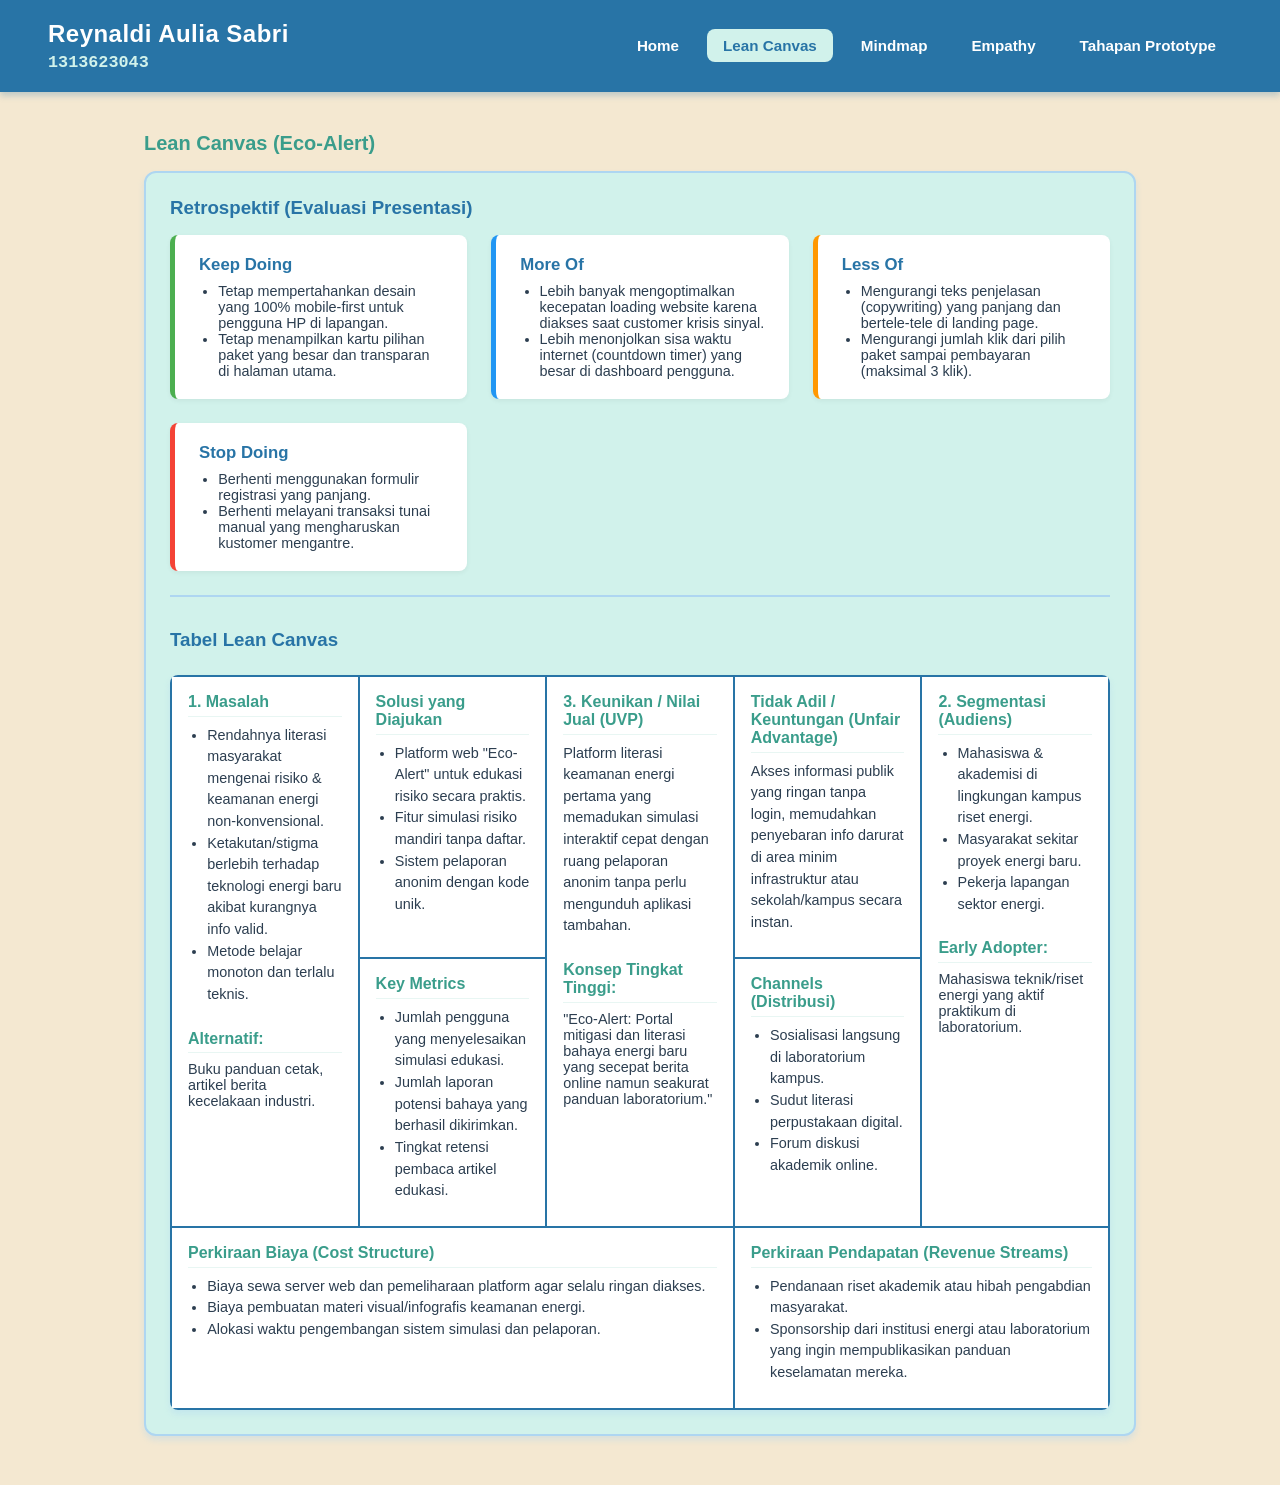
==== lean-canvas.html @ 3720a77e "Pembaruan Web Lean Cvs Mndp Empathy" ====
<!DOCTYPE html>
<html lang="id">
<head>
<meta charset="UTF-8" />
<meta name="viewport" content="width=device-width, initial-scale=1.0" />
<title>Lean Canvas - STEM PBB 1313623043</title>
<link rel="stylesheet" href="style.css" />
</head>
<body>
  <header class="header">
    <div class="header-info">
      <h1>Reynaldi Aulia Sabri</h1>
      <p class="nim">1313623043</p>
    </div>

    <nav class="nav-menu">
      <ul>
        <li><a href="index.html">Home</a></li>
        <li><a href="lean-canvas.html" style="background-color: #D1F2EB; color: #2874A6;">Lean Canvas</a></li>
        <li><a href="mindmap.html">Mindmap</a></li>
        <li><a href="empathy.html">Empathy</a></li>
        <li><a href="prototype.html">Tahapan Prototype</a></li>
      </ul>
    </nav>
  </header>

  <main class="container">
    <section class="facts-section" style="margin-top: 0;">
      <h2 class="section-title">Lean Canvas (Eco-Alert)</h2>
      
      <div class="facts-box" style="padding: 1.5rem;">
        
        <!-- Retrospektif Bagian Atas -->
        <div style="margin-bottom: 2rem; border-bottom: 2px solid #AED6F1; padding-bottom: 1.5rem;">
          <h3 style="color: #2874A6; margin-bottom: 1rem;">Retrospektif (Evaluasi Presentasi)</h3>
          <div class="stats-grid">
            <div class="stat-card" style="border-left-color: #4CAF50;">
              <h4>Keep Doing</h4>
              <ul style="margin-left: 1.2rem; font-size: 0.9rem; color: #2C3E50;">
                <li>Tetap mempertahankan desain yang 100% mobile-first untuk pengguna HP di lapangan.</li>
                <li>Tetap menampilkan kartu pilihan paket yang besar dan transparan di halaman utama.</li>
              </ul>
            </div>
            <div class="stat-card" style="border-left-color: #2196F3;">
              <h4>More Of</h4>
              <ul style="margin-left: 1.2rem; font-size: 0.9rem; color: #2C3E50;">
                <li>Lebih banyak mengoptimalkan kecepatan loading website karena diakses saat customer krisis sinyal.</li>
                <li>Lebih menonjolkan sisa waktu internet (countdown timer) yang besar di dashboard pengguna.</li>
              </ul>
            </div>
            <div class="stat-card" style="border-left-color: #FF9800;">
              <h4>Less Of</h4>
              <ul style="margin-left: 1.2rem; font-size: 0.9rem; color: #2C3E50;">
                <li>Mengurangi teks penjelasan (copywriting) yang panjang dan bertele-tele di landing page.</li>
                <li>Mengurangi jumlah klik dari pilih paket sampai pembayaran (maksimal 3 klik).</li>
              </ul>
            </div>
            <div class="stat-card" style="border-left-color: #F44336;">
              <h4>Stop Doing</h4>
              <ul style="margin-left: 1.2rem; font-size: 0.9rem; color: #2C3E50;">
                <li>Berhenti menggunakan formulir registrasi yang panjang.</li>
                <li>Berhenti melayani transaksi tunai manual yang mengharuskan kustomer mengantre.</li>
              </ul>
            </div>
          </div>
        </div>

        <!-- Lean Canvas Tabel -->
        <h3 style="color: #2874A6; margin-bottom: 1rem;">Tabel Lean Canvas</h3>
        <div class="table-responsive">
          <table class="lean-canvas-table">
            <tbody>
              <!-- Baris Atas -->
              <tr>
                <td rowspan="2" class="lc-cell">
                  <strong>1. Masalah</strong>
                  <ul>
                    <li>Rendahnya literasi masyarakat mengenai risiko & keamanan energi non-konvensional.</li>
                    <li>Ketakutan/stigma berlebih terhadap teknologi energi baru akibat kurangnya info valid.</li>
                    <li>Metode belajar monoton dan terlalu teknis.</li>
                  </ul>
                  <br>
                  <strong>Alternatif:</strong> Buku panduan cetak, artikel berita kecelakaan industri.
                </td>
                <td class="lc-cell">
                  <strong>Solusi yang Diajukan</strong>
                  <ul>
                    <li>Platform web "Eco-Alert" untuk edukasi risiko secara praktis.</li>
                    <li>Fitur simulasi risiko mandiri tanpa daftar.</li>
                    <li>Sistem pelaporan anonim dengan kode unik.</li>
                  </ul>
                </td>
                <td rowspan="2" class="lc-cell">
                  <strong>3. Keunikan / Nilai Jual (UVP)</strong>
                  <p>Platform literasi keamanan energi pertama yang memadukan simulasi interaktif cepat dengan ruang pelaporan anonim tanpa perlu mengunduh aplikasi tambahan.</p>
                  <br>
                  <strong>Konsep Tingkat Tinggi:</strong> "Eco-Alert: Portal mitigasi dan literasi bahaya energi baru yang secepat berita online namun seakurat panduan laboratorium."
                </td>
                <td class="lc-cell">
                  <strong>Tidak Adil / Keuntungan (Unfair Advantage)</strong>
                  <p>Akses informasi publik yang ringan tanpa login, memudahkan penyebaran info darurat di area minim infrastruktur atau sekolah/kampus secara instan.</p>
                </td>
                <td rowspan="2" class="lc-cell">
                  <strong>2. Segmentasi (Audiens)</strong>
                  <ul>
                    <li>Mahasiswa & akademisi di lingkungan kampus riset energi.</li>
                    <li>Masyarakat sekitar proyek energi baru.</li>
                    <li>Pekerja lapangan sektor energi.</li>
                  </ul>
                  <br>
                  <strong>Early Adopter:</strong> Mahasiswa teknik/riset energi yang aktif praktikum di laboratorium.
                </td>
              </tr>
              <!-- Baris Tengah -->
              <tr>
                <td class="lc-cell">
                  <strong>Key Metrics</strong>
                  <ul>
                    <li>Jumlah pengguna yang menyelesaikan simulasi edukasi.</li>
                    <li>Jumlah laporan potensi bahaya yang berhasil dikirimkan.</li>
                    <li>Tingkat retensi pembaca artikel edukasi.</li>
                  </ul>
                </td>
                <td class="lc-cell">
                  <strong>Channels (Distribusi)</strong>
                  <ul>
                    <li>Sosialisasi langsung di laboratorium kampus.</li>
                    <li>Sudut literasi perpustakaan digital.</li>
                    <li>Forum diskusi akademik online.</li>
                  </ul>
                </td>
              </tr>
              <!-- Baris Bawah -->
              <tr>
                <td colspan="3" class="lc-cell">
                  <strong>Perkiraan Biaya (Cost Structure)</strong>
                  <ul>
                    <li>Biaya sewa server web dan pemeliharaan platform agar selalu ringan diakses.</li>
                    <li>Biaya pembuatan materi visual/infografis keamanan energi.</li>
                    <li>Alokasi waktu pengembangan sistem simulasi dan pelaporan.</li>
                  </ul>
                </td>
                <td colspan="2" class="lc-cell">
                  <strong>Perkiraan Pendapatan (Revenue Streams)</strong>
                  <ul>
                    <li>Pendanaan riset akademik atau hibah pengabdian masyarakat.</li>
                    <li>Sponsorship dari institusi energi atau laboratorium yang ingin mempublikasikan panduan keselamatan mereka.</li>
                  </ul>
                </td>
              </tr>
            </tbody>
          </table>
        </div>

      </div>
    </section>
  </main>
</body>
</html>
---- style.css ----
/* Reset dasar */
* {
  margin: 0;
  padding: 0;
  box-sizing: border-box;
}

body {
  font-family: -apple-system, BlinkMacSystemFont, "Segoe UI", Roboto, sans-serif;
  /* Latar belakang utama Coklat Muda pastel */
  background-color: #F4E8D1; 
  color: #4A3C31; /* Coklat gelap untuk teks agar mudah dibaca */
  min-height: 100vh;
  display: flex;
  flex-direction: column;
  align-items: center;
}

/* Header sebagai Top Bar */
.header {
  width: 100%;
  background-color: #2874A6; /* Biru Tua dari tema untuk latar bar */
  padding: 1rem 2rem;
  display: flex;
  flex-direction: column;
  align-items: center;
  justify-content: center;
  gap: 1.25rem; /* Jarak antara judul dan menu di layar HP */
  box-shadow: 0 4px 6px rgba(40, 116, 166, 0.25);
  margin-bottom: 2.5rem;
}

.header-info {
  text-align: center;
}

.header-info h1 {
  font-size: 1.5rem; 
  font-weight: 700;
  letter-spacing: 0.02em;
  color: #FFFFFF; 
}

.header-info .nim {
  margin-top: 0.3rem;
  font-family: ui-monospace, "SF Mono", Menlo, monospace;
  color: #D1F2EB; 
  font-size: 1.05rem;
  font-weight: 600;
}

/* Menu Navigasi */
.nav-menu ul {
  list-style: none;
  display: flex;
  flex-wrap: wrap;
  justify-content: center;
  gap: 0.75rem;
}

.nav-menu a {
  text-decoration: none;
  color: #FFFFFF;
  font-weight: 600;
  font-size: 0.95rem;
  padding: 0.5rem 1rem;
  border-radius: 8px;
  transition: all 0.3s ease;
}

/* Efek saat kursor diarahkan ke menu */
.nav-menu a:hover {
  background-color: #D1F2EB;
  color: #2874A6;
}

/* Responsif: Di layar komputer (Tablet & Desktop) */
@media (min-width: 820px) {
  .header {
    flex-direction: row;
    justify-content: space-between;
    align-items: center;
    padding: 1.25rem 3rem;
  }
  .header-info {
    text-align: left;
  }
  .nav-menu ul {
    justify-content: flex-end;
  }
}

/* Container */
.container {
  width: 100%;
  max-width: 1024px;
  padding: 0 1rem 3rem 1rem;
}

.section-title {
  font-size: 1.25rem;
  font-weight: 600;
  margin-bottom: 1rem;
  color: #3A9D8B; 
}

/* Carousel — scroll horizontal */
.carousel {
  display: flex;
  gap: 1rem;
  overflow-x: auto;
  scroll-snap-type: x mandatory;
  scroll-behavior: smooth;
  padding-bottom: 1rem;
  -webkit-overflow-scrolling: touch;
}

.carousel::-webkit-scrollbar {
  height: 10px;
}
.carousel::-webkit-scrollbar-track {
  background: #E8F6F3; 
  border-radius: 5px;
}
.carousel::-webkit-scrollbar-thumb {
  background: #85C1E9; 
  border-radius: 5px;
}
.carousel::-webkit-scrollbar-thumb:hover {
  background: #5DADE2; 
}

/* Box */
.box {
  flex: 0 0 85%;
  scroll-snap-align: center;
  background: #D1F2EB; 
  border: 2px solid #AED6F1; 
  border-radius: 12px;
  padding: 1.5rem;
  box-shadow: 0 4px 6px rgba(174, 214, 241, 0.4); 
}

.box h3 {
  font-size: 1.1rem;
  font-weight: 700;
  margin-bottom: 0.75rem;
  color: #2874A6; 
}

.box p {
  font-size: 0.95rem;
  line-height: 1.6;
  color: #2C3E50; 
}

/* Responsive — box lebih kecil di layar besar */
@media (min-width: 640px) {
  .box { flex-basis: 60%; }
}
@media (min-width: 768px) {
  .box { flex-basis: 45%; }
}
@media (min-width: 1024px) {
  .box { flex-basis: 40%; }
}

/* --- Facts Section --- */
.facts-section {
  margin-top: 3.5rem; 
  width: 100%;
}

.facts-box {
  background: #D1F2EB; 
  border: 2px solid #AED6F1; 
  border-radius: 12px;
  padding: 2rem;
  box-shadow: 0 4px 6px rgba(174, 214, 241, 0.4); 
}

.facts-list {
  list-style-position: outside;
  margin-left: 1.5rem; 
  color: #2C3E50; 
  line-height: 1.7;
  font-size: 0.95rem;
}

.facts-list li {
  margin-bottom: 1.25rem;
}

.facts-list li:last-child {
  margin-bottom: 0;
}

.facts-list strong {
  color: #2874A6; 
  font-weight: 700;
}

.stats-grid {
  display: grid;
  grid-template-columns: repeat(auto-fit, minmax(280px, 1fr));
  gap: 1.5rem;
  margin-top: 1rem;
}

.stat-card {
  background: #FFFFFF;
  border-left: 5px solid #3A9D8B; /* Warna hijau mint gelap */
  padding: 1.25rem 1.5rem;
  border-radius: 8px;
  box-shadow: 0 2px 5px rgba(0, 0, 0, 0.05);
  transition: transform 0.2s ease, box-shadow 0.2s ease;
}

.stat-card:hover {
  transform: translateY(-3px);
  box-shadow: 0 6px 12px rgba(0, 0, 0, 0.1);
}

.stat-card h4 {
  color: #2874A6; /* Biru Tua */
  margin-bottom: 0.5rem;
  font-size: 1.05rem;
  font-weight: 700;
}

.stat-card p {
  color: #2C3E50;
  font-size: 0.9rem;
  line-height: 1.6;
}


/* --- Tabel Matriks Empati --- */
.table-responsive {
  overflow-x: auto;
  margin-top: 1.5rem;
  border-radius: 8px;
  box-shadow: 0 4px 6px rgba(174, 214, 241, 0.4);
}

.empathy-table {
  width: 100%;
  border-collapse: collapse;
  background: #FFFFFF;
  min-width: 800px; /* Memastikan tabel tidak terlalu terjepit di HP */
}

.empathy-table th, 
.empathy-table td {
  padding: 1rem;
  text-align: left;
  border: 1px solid #AED6F1;
  color: #2C3E50;
  line-height: 1.6;
  font-size: 0.95rem;
  vertical-align: top;
}

.empathy-table th {
  background-color: #2874A6;
  color: #FFFFFF;
  font-weight: 600;
  position: sticky;
  top: 0;
}

.empathy-table tbody tr:nth-child(even) {
  background-color: #F8FBFB; /* Warna selang-seling */
}

.empathy-table tbody tr:hover {
  background-color: #E8F6F3; /* Warna highlight mint saat di-hover */
}

.lean-canvas-table {
  width: 100%;
  border-collapse: collapse;
  background-color: #FFFFFF;
  min-width: 900px; /* Lebar minimum agar bentuk Lean Canvas tidak hancur */
}

.lean-canvas-table td.lc-cell {
  border: 2px solid #2874A6;
  padding: 1rem;
  vertical-align: top;
  font-size: 0.9rem;
  color: #2C3E50;
  width: 20%; /* Lebar default untuk 5 kolom */
}

.lean-canvas-table td.lc-cell strong {
  display: block;
  margin-bottom: 0.5rem;
  font-size: 1rem;
  color: #3A9D8B;
  border-bottom: 1px solid #E8F6F3;
  padding-bottom: 0.3rem;
}

.lean-canvas-table ul {
  margin-left: 1.2rem;
  margin-bottom: 0.5rem;
  line-height: 1.5;
}

.lean-canvas-table p {
  line-height: 1.5;
  margin-bottom: 0.5rem;
}
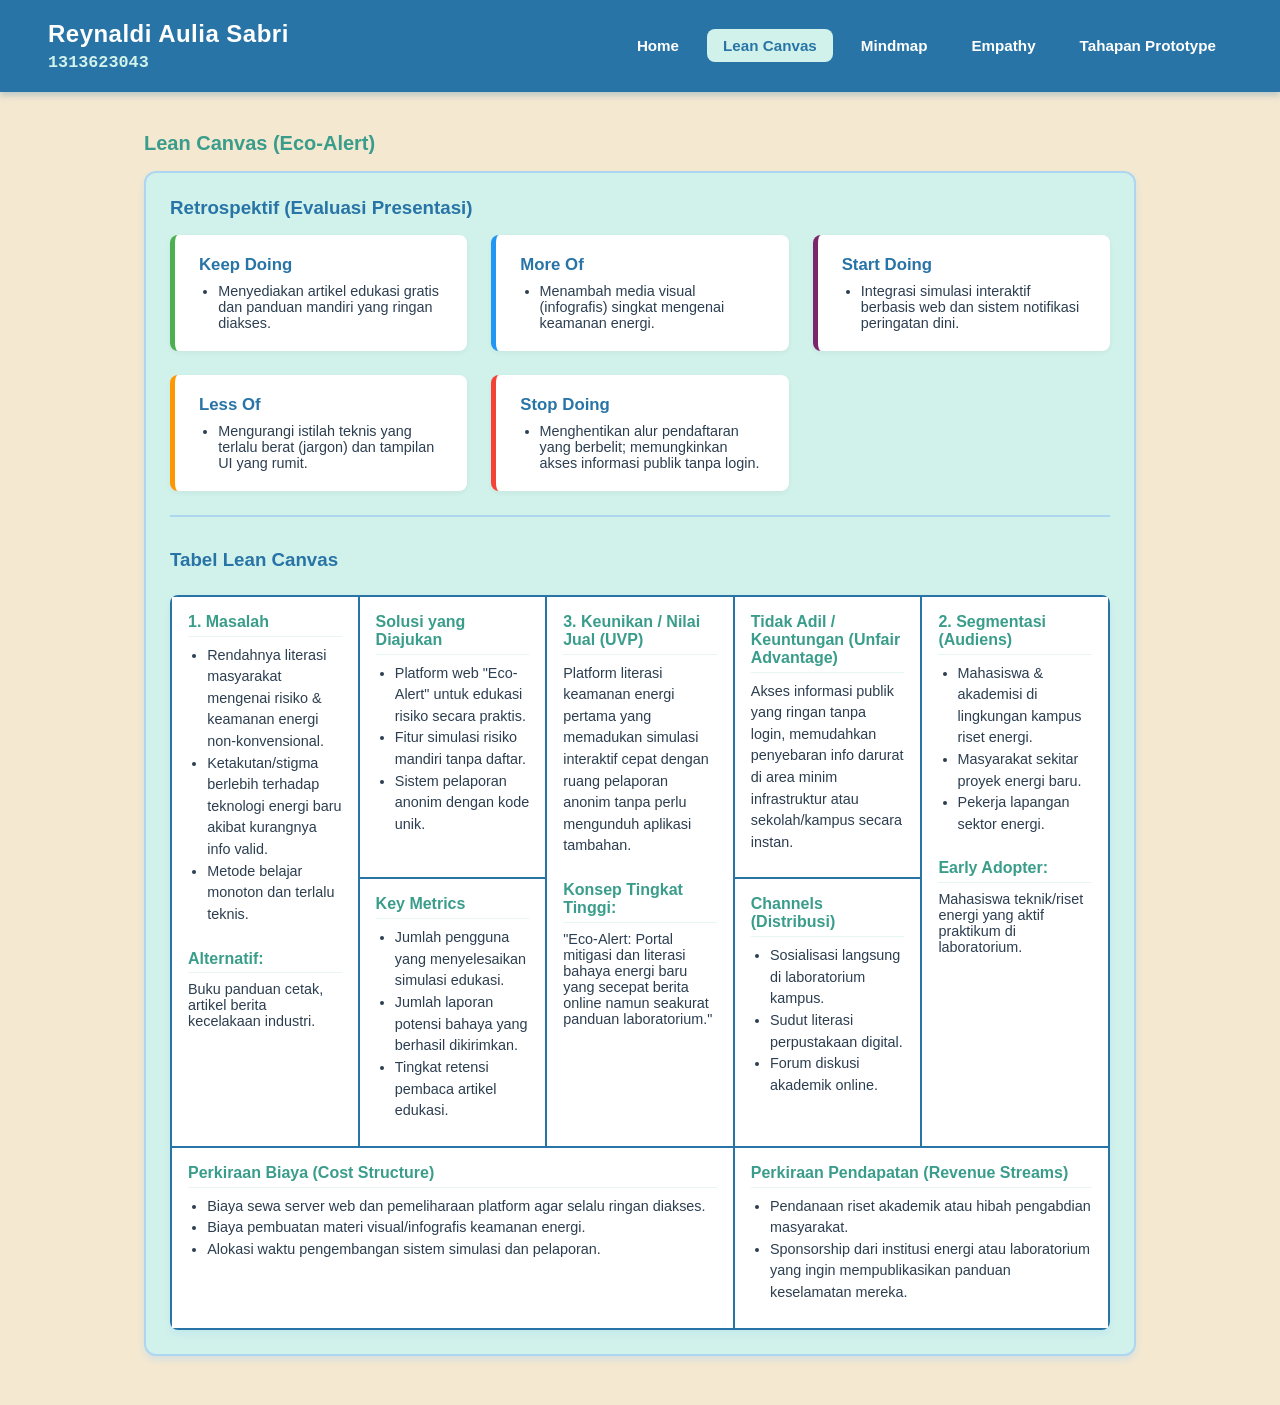
==== commit e1598d16: "changes to lean canvas" ====
--- a/lean-canvas.html
+++ b/lean-canvas.html
@@ -37,29 +37,37 @@
             <div class="stat-card" style="border-left-color: #4CAF50;">
               <h4>Keep Doing</h4>
               <ul style="margin-left: 1.2rem; font-size: 0.9rem; color: #2C3E50;">
-                <li>Tetap mempertahankan desain yang 100% mobile-first untuk pengguna HP di lapangan.</li>
-                <li>Tetap menampilkan kartu pilihan paket yang besar dan transparan di halaman utama.</li>
+                <li>Menyediakan artikel edukasi gratis dan panduan mandiri yang ringan
+
+diakses.</li>
+                
               </ul>
             </div>
             <div class="stat-card" style="border-left-color: #2196F3;">
               <h4>More Of</h4>
               <ul style="margin-left: 1.2rem; font-size: 0.9rem; color: #2C3E50;">
-                <li>Lebih banyak mengoptimalkan kecepatan loading website karena diakses saat customer krisis sinyal.</li>
-                <li>Lebih menonjolkan sisa waktu internet (countdown timer) yang besar di dashboard pengguna.</li>
+                <li>Menambah media visual (infografis) singkat mengenai keamanan energi.</li>
+              
+              </ul>
+            </div>
+            <div class="stat-card" style="border-left-color: #7b266a;">
+              <h4>Start Doing </h4>
+              <ul style="margin-left: 1.2rem; font-size: 0.9rem; color: #2C3E50;">
+                <li>Integrasi simulasi interaktif berbasis web dan sistem notifikasi peringatan dini.</li>
               </ul>
             </div>
             <div class="stat-card" style="border-left-color: #FF9800;">
               <h4>Less Of</h4>
               <ul style="margin-left: 1.2rem; font-size: 0.9rem; color: #2C3E50;">
-                <li>Mengurangi teks penjelasan (copywriting) yang panjang dan bertele-tele di landing page.</li>
-                <li>Mengurangi jumlah klik dari pilih paket sampai pembayaran (maksimal 3 klik).</li>
+                <li>Mengurangi istilah teknis yang terlalu berat (jargon) dan tampilan UI yang rumit.</li>
               </ul>
             </div>
             <div class="stat-card" style="border-left-color: #F44336;">
               <h4>Stop Doing</h4>
               <ul style="margin-left: 1.2rem; font-size: 0.9rem; color: #2C3E50;">
-                <li>Berhenti menggunakan formulir registrasi yang panjang.</li>
-                <li>Berhenti melayani transaksi tunai manual yang mengharuskan kustomer mengantre.</li>
+                <li>Menghentikan alur pendaftaran yang berbelit; memungkinkan akses
+
+informasi publik tanpa login.</li>
               </ul>
             </div>
           </div>
--- a/style.css
+++ b/style.css
@@ -311,4 +311,78 @@
 .lean-canvas-table p {
   line-height: 1.5;
   margin-bottom: 0.5rem;
+}
+/* --- SWOT 2x2 Layout --- */
+.swot-grid-2x2 {
+  display: grid;
+  grid-template-columns: repeat(2, 1fr); /* Mengunci format menjadi 2 kolom (2x2) */
+  gap: 1.5rem;
+  margin-top: 1rem;
+}
+
+.swot-card {
+  background: #FFFFFF;
+  padding: 1.5rem;
+  border-radius: 8px;
+  box-shadow: 0 2px 5px rgba(0, 0, 0, 0.05);
+  transition: transform 0.2s ease, box-shadow 0.2s ease;
+}
+
+.swot-card:hover {
+  transform: translateY(-3px);
+  box-shadow: 0 6px 12px rgba(0, 0, 0, 0.1);
+}
+
+.swot-header {
+  display: flex;
+  align-items: center;
+  gap: 1rem;
+  margin-bottom: 0.75rem;
+}
+
+/* Desain Huruf Besar S W O T */
+.swot-big-letter {
+  font-size: 2.8rem;
+  font-weight: 900;
+  line-height: 1;
+  font-family: Arial, sans-serif;
+}
+
+.swot-card h4 {
+  font-size: 1.1rem;
+  font-weight: 700;
+  line-height: 1.2;
+}
+
+.swot-card h4 small {
+  font-size: 0.85rem;
+  font-weight: 500;
+  color: #7F8C8D;
+}
+
+.swot-card p {
+  color: #2C3E50;
+  font-size: 0.9rem;
+  line-height: 1.6;
+  text-align: justify;
+}
+
+/* Pewarnaan Khusus Komponen SWOT */
+.swot-s { border-left: 6px solid #3A9D8B; }
+.swot-s .swot-big-letter, .swot-s h4 { color: #3A9D8B; }
+
+.swot-w { border-left: 6px solid #E67E22; }
+.swot-w .swot-big-letter, .swot-w h4 { color: #E67E22; }
+
+.swot-o { border-left: 6px solid #2874A6; }
+.swot-o .swot-big-letter, .swot-o h4 { color: #2874A6; }
+
+.swot-t { border-left: 6px solid #E74C3C; }
+.swot-t .swot-big-letter, .swot-t h4 { color: #E74C3C; }
+
+/* Media query agar tampilan tetap proporsional dan tidak terpotong di layar HP */
+@media (max-width: 600px) {
+  .swot-grid-2x2 {
+    grid-template-columns: 1fr; /* Otomatis menjadi 1 kolom di HP agar teks tetap nyaman dibaca */
+  }
 }
